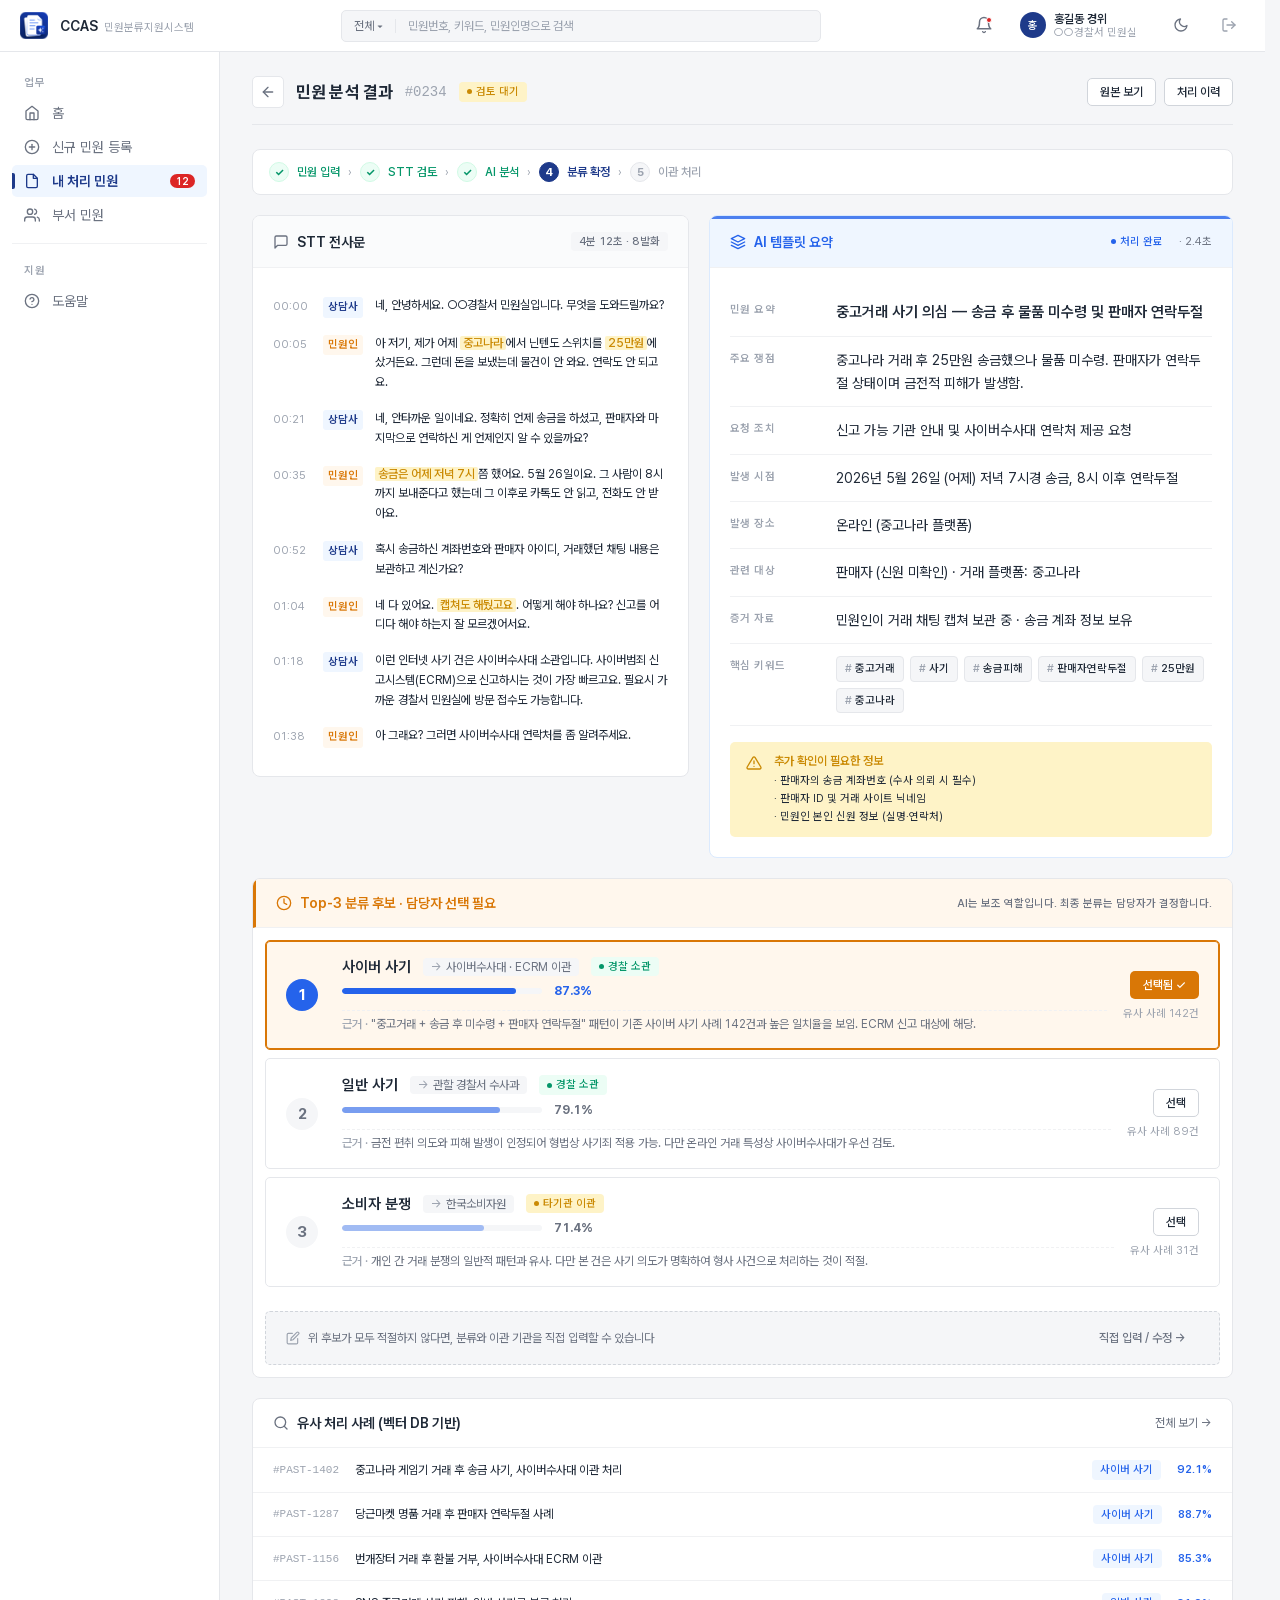
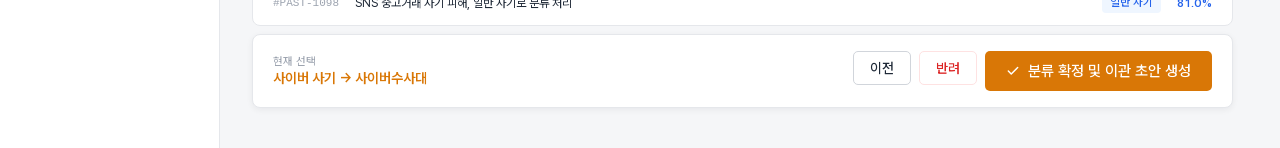
==== analysis.html @ 03a04137 "feat: add README and apply CCAS branding updates" ====
<!DOCTYPE html>
<html lang="ko">
<head>
  <meta charset="UTF-8">
  <meta name="viewport" content="width=device-width, initial-scale=1">
  <title>CCAS - AI 분석 결과</title>
  <link rel="icon" href="images/logo.svg" type="image/svg+xml">
  <link rel="stylesheet" href="style.css">
  <style>
    .analysis-grid {
      display: grid;
      grid-template-columns: 1fr 1.2fr;
      gap: var(--space-5);
      align-items: start;
      margin-bottom: var(--space-5);
    }

    /* ===== 좌측: 원문/STT ===== */
    .source-card {
      background: var(--color-surface);
      border: 1px solid var(--color-border);
      border-radius: var(--radius-lg);
      overflow: hidden;
    }

    .source-card__header {
      display: flex;
      align-items: center;
      justify-content: space-between;
      padding: var(--space-4) var(--space-5);
      border-bottom: 1px solid var(--color-divider);
      background: var(--color-surface-alt);
    }

    .source-card__title {
      display: flex;
      align-items: center;
      gap: var(--space-2);
      font-size: var(--fs-md);
      font-weight: var(--fw-semibold);
    }

    .source-card__body {
      padding: var(--space-5);
      max-height: 520px;
      overflow-y: auto;
    }

    .source-line {
      display: flex;
      gap: var(--space-3);
      padding: var(--space-2) 0;
      font-size: var(--fs-sm);
      line-height: 1.65;
    }

    .source-line__time {
      font-size: var(--fs-xs);
      color: var(--color-text-tertiary);
      font-variant-numeric: tabular-nums;
      flex-shrink: 0;
      padding-top: 2px;
      min-width: 38px;
    }

    .source-line__speaker {
      font-size: var(--fs-xs);
      font-weight: var(--fw-semibold);
      padding: 1px 5px;
      border-radius: 3px;
      flex-shrink: 0;
      align-self: flex-start;
      margin-top: 1px;
    }

    .source-line__speaker--o {
      background: var(--color-primary-subtle);
      color: var(--color-primary);
    }

    .source-line__speaker--c {
      background: var(--color-human-subtle);
      color: var(--color-human);
    }

    .source-line__text {
      flex: 1;
      color: var(--color-text-primary);
    }

    .keyword-hl {
      background: var(--color-warning-light);
      color: var(--color-warning);
      padding: 0 3px;
      border-radius: 2px;
      font-weight: var(--fw-medium);
    }

    /* ===== 우측: AI 요약 ===== */
    .ai-card {
      background: var(--color-surface);
      border: 1px solid var(--color-ai-light);
      border-radius: var(--radius-lg);
      overflow: hidden;
      position: relative;
    }

    .ai-card::before {
      content: '';
      position: absolute;
      top: 0;
      left: 0;
      right: 0;
      height: 3px;
      background: var(--color-ai);
      opacity: 0.8;
    }

    .ai-card__header {
      display: flex;
      align-items: center;
      justify-content: space-between;
      padding: var(--space-4) var(--space-5);
      border-bottom: 1px solid var(--color-divider);
      background: var(--color-ai-subtle);
    }

    .ai-card__title {
      display: flex;
      align-items: center;
      gap: var(--space-2);
      font-size: var(--fs-md);
      font-weight: var(--fw-semibold);
      color: var(--color-ai);
    }

    .ai-card__title-icon {
      width: 16px;
      height: 16px;
    }

    .ai-card__meta {
      font-size: var(--fs-xs);
      color: var(--color-text-secondary);
      display: flex;
      gap: var(--space-2);
      align-items: center;
    }

    .ai-card__body {
      padding: var(--space-5);
    }

    .summary-block {
      padding: var(--space-3) 0;
      display: grid;
      grid-template-columns: 90px 1fr;
      gap: var(--space-4);
      align-items: flex-start;
      border-bottom: 1px solid var(--color-divider);
    }

    .summary-block:last-child { border-bottom: none; }

    .summary-block__label {
      font-size: var(--fs-xs);
      color: var(--color-text-tertiary);
      font-weight: var(--fw-semibold);
      text-transform: uppercase;
      letter-spacing: 0.04em;
      padding-top: 3px;
    }

    .summary-block__value {
      font-size: var(--fs-md);
      color: var(--color-text-primary);
      line-height: 1.6;
    }

    .summary-block__value--strong {
      font-weight: var(--fw-semibold);
      font-size: var(--fs-lg);
    }

    .keywords {
      display: flex;
      flex-wrap: wrap;
      gap: 6px;
    }

    .keyword-chip {
      display: inline-flex;
      align-items: center;
      gap: 3px;
      padding: 3px 8px;
      background: var(--color-bg);
      border: 1px solid var(--color-border);
      border-radius: 4px;
      font-size: var(--fs-xs);
      color: var(--color-text-primary);
      font-weight: var(--fw-medium);
    }

    .keyword-chip::before {
      content: '#';
      color: var(--color-text-tertiary);
    }

    /* 누락 정보 경고 */
    .missing-info {
      margin-top: var(--space-4);
      padding: var(--space-3) var(--space-4);
      background: var(--color-warning-light);
      border-radius: var(--radius-md);
      display: flex;
      gap: var(--space-3);
    }

    .missing-info__icon { color: var(--color-warning); flex-shrink: 0; padding-top: 1px; }

    .missing-info__content { flex: 1; }

    .missing-info__title {
      font-size: var(--fs-sm);
      font-weight: var(--fw-semibold);
      color: var(--color-warning);
      margin-bottom: var(--space-1);
    }

    .missing-info__list {
      font-size: var(--fs-xs);
      color: var(--color-text-primary);
      line-height: 1.6;
    }

    /* ===== Top-N 분류 후보 ===== */
    .candidates-section {
      background: var(--color-surface);
      border: 1px solid var(--color-border);
      border-radius: var(--radius-lg);
      overflow: hidden;
      margin-bottom: var(--space-5);
    }

    .candidates-header {
      display: flex;
      align-items: center;
      justify-content: space-between;
      padding: var(--space-4) var(--space-5);
      border-bottom: 1px solid var(--color-divider);
      background: var(--color-human-subtle);
      border-left: 3px solid var(--color-human);
    }

    .candidates-header__title {
      display: flex;
      align-items: center;
      gap: var(--space-2);
      font-size: var(--fs-md);
      font-weight: var(--fw-semibold);
      color: var(--color-human);
    }

    .candidates-header__title-icon { width: 16px; height: 16px; }

    .candidates-header__hint {
      font-size: var(--fs-xs);
      color: var(--color-text-secondary);
      font-weight: var(--fw-medium);
    }

    .candidates-list {
      padding: var(--space-3);
      display: flex;
      flex-direction: column;
      gap: var(--space-2);
    }

    .candidate {
      display: grid;
      grid-template-columns: 40px 1fr auto;
      gap: var(--space-4);
      padding: var(--space-4) var(--space-5);
      background: var(--color-surface);
      border: 1px solid var(--color-border);
      border-radius: var(--radius-md);
      transition: all 0.15s;
      cursor: pointer;
      align-items: center;
    }

    .candidate:hover {
      border-color: var(--color-human);
      background: var(--color-human-subtle);
    }

    .candidate.is-selected {
      border-color: var(--color-human);
      background: var(--color-human-subtle);
      box-shadow: inset 0 0 0 1px var(--color-human);
    }

    .candidate__rank {
      width: 32px;
      height: 32px;
      border-radius: 50%;
      background: var(--color-bg);
      color: var(--color-text-secondary);
      display: flex;
      align-items: center;
      justify-content: center;
      font-size: var(--fs-lg);
      font-weight: var(--fw-bold);
      font-variant-numeric: tabular-nums;
    }

    .candidate:first-child .candidate__rank {
      background: var(--color-ai);
      color: white;
    }

    .candidate__main {
      display: flex;
      flex-direction: column;
      gap: var(--space-2);
      min-width: 0;
    }

    .candidate__top-row {
      display: flex;
      align-items: center;
      gap: var(--space-3);
      flex-wrap: wrap;
    }

    .candidate__category {
      font-size: var(--fs-lg);
      font-weight: var(--fw-semibold);
      color: var(--color-text-primary);
    }

    .candidate__agency {
      display: inline-flex;
      align-items: center;
      gap: 4px;
      font-size: var(--fs-sm);
      color: var(--color-text-secondary);
      padding: 2px 8px;
      background: var(--color-bg);
      border-radius: 4px;
    }

    .candidate__agency::before {
      content: '→';
      color: var(--color-text-tertiary);
    }

    .candidate__similarity {
      display: flex;
      align-items: center;
      gap: var(--space-3);
    }

    .similarity-bar {
      flex: 1;
      max-width: 200px;
      height: 6px;
      background: var(--color-bg);
      border-radius: 3px;
      overflow: hidden;
    }

    .similarity-bar__fill {
      height: 100%;
      background: var(--color-ai);
      border-radius: 3px;
    }

    /* 2위, 3위는 점진적으로 흐리게 */
    .candidate:nth-child(2) .similarity-bar__fill { opacity: 0.6; }
    .candidate:nth-child(3) .similarity-bar__fill { opacity: 0.4; }

    .similarity-value {
      font-size: var(--fs-sm);
      font-weight: var(--fw-bold);
      color: var(--color-ai);
      font-variant-numeric: tabular-nums;
      min-width: 42px;
    }

    .candidate__reason {
      font-size: var(--fs-sm);
      color: var(--color-text-secondary);
      line-height: 1.5;
      padding-top: var(--space-1);
      border-top: 1px dashed var(--color-divider);
      margin-top: var(--space-1);
    }

    .candidate__reason::before {
      content: '근거 · ';
      color: var(--color-text-tertiary);
      font-weight: var(--fw-medium);
    }

    .candidate__action { display: flex; flex-direction: column; align-items: flex-end; gap: var(--space-2); }

    .candidate__similar-cases {
      font-size: var(--fs-xs);
      color: var(--color-text-tertiary);
    }

    /* 직접 입력 옵션 */
    .manual-option {
      margin: var(--space-3);
      padding: var(--space-3) var(--space-5);
      background: var(--color-bg);
      border: 1px dashed var(--color-border-strong);
      border-radius: var(--radius-md);
      display: flex;
      align-items: center;
      justify-content: space-between;
      gap: var(--space-3);
    }

    .manual-option__text {
      font-size: var(--fs-sm);
      color: var(--color-text-secondary);
      display: flex;
      align-items: center;
      gap: var(--space-2);
    }

    .manual-option__icon { color: var(--color-text-tertiary); }

    /* 유사 사례 */
    .similar-cases-card {
      background: var(--color-surface);
      border: 1px solid var(--color-border);
      border-radius: var(--radius-lg);
      overflow: hidden;
    }

    .similar-cases-card__header {
      padding: var(--space-4) var(--space-5);
      border-bottom: 1px solid var(--color-divider);
      display: flex;
      align-items: center;
      justify-content: space-between;
    }

    .similar-cases-card__title {
      display: flex;
      align-items: center;
      gap: var(--space-2);
      font-size: var(--fs-md);
      font-weight: var(--fw-semibold);
    }

    .similar-case-row {
      display: grid;
      grid-template-columns: auto 1fr auto auto;
      gap: var(--space-4);
      align-items: center;
      padding: var(--space-3) var(--space-5);
      border-bottom: 1px solid var(--color-divider);
      font-size: var(--fs-sm);
      cursor: pointer;
      transition: background 0.1s;
    }

    .similar-case-row:hover { background: var(--color-surface-alt); }
    .similar-case-row:last-child { border-bottom: none; }

    .similar-case-row__id {
      font-family: var(--font-mono);
      font-size: var(--fs-xs);
      color: var(--color-text-tertiary);
      min-width: 60px;
    }

    .similar-case-row__summary {
      color: var(--color-text-primary);
      overflow: hidden;
      text-overflow: ellipsis;
      white-space: nowrap;
    }

    .similar-case-row__sim {
      font-variant-numeric: tabular-nums;
      font-weight: var(--fw-semibold);
      color: var(--color-ai);
      font-size: var(--fs-xs);
    }

    /* 액션 바 */
    .action-bar {
      display: flex;
      justify-content: space-between;
      align-items: center;
      margin-top: var(--space-6);
      padding: var(--space-4) var(--space-5);
      background: var(--color-surface);
      border: 1px solid var(--color-border);
      border-radius: var(--radius-lg);
      position: sticky;
      bottom: var(--space-4);
      box-shadow: var(--shadow-md);
    }

    .action-bar__status {
      display: flex;
      align-items: center;
      gap: var(--space-3);
      font-size: var(--fs-sm);
    }

    .action-bar__selected {
      display: flex;
      flex-direction: column;
      gap: 2px;
    }

    .action-bar__selected-label {
      font-size: var(--fs-xs);
      color: var(--color-text-tertiary);
    }

    .action-bar__selected-value {
      font-size: var(--fs-md);
      font-weight: var(--fw-semibold);
      color: var(--color-human);
    }

    .action-bar__buttons { display: flex; gap: var(--space-2); }
  </style>
</head>
<body>
  <div class="app">

    <!-- ===== Top Bar ===== -->
    <header class="topbar">
      <a class="topbar__brand" href="index.html" aria-label="CCAS 홈으로 이동">
        <div class="topbar__logo"><img src="images/logo.svg" alt="CCAS 로고"></div>
        <div>
          <span class="topbar__title">CCAS</span>
          <span class="topbar__subtitle">민원분류지원시스템</span>
        </div>
      </a>
      <div class="topbar__search">
        <span class="topbar__search-scope">전체 ▾</span>
        <input type="text" placeholder="민원번호, 키워드, 민원인명으로 검색">
      </div>
      <div class="topbar__right">
        <button class="topbar__notification" aria-label="알림">
          <svg width="18" height="18" viewBox="0 0 24 24" fill="none" stroke="currentColor" stroke-width="2" stroke-linecap="round" stroke-linejoin="round"><path d="M6 8a6 6 0 0 1 12 0c0 7 3 9 3 9H3s3-2 3-9"/><path d="M10.3 21a1.94 1.94 0 0 0 3.4 0"/></svg>
          <span class="topbar__notification-dot"></span>
        </button>
        <div class="topbar__user">
          <div class="topbar__avatar">홍</div>
          <div class="topbar__user-info">
            <span class="topbar__user-name">홍길동 경위</span>
            <span class="topbar__user-dept">○○경찰서 민원실</span>
          </div>
        </div>
        <button class="theme-toggle" id="themeToggle" aria-label="테마 전환" title="라이트/다크 모드 전환">
          <svg class="theme-toggle__icon--moon" width="16" height="16" viewBox="0 0 24 24" fill="none" stroke="currentColor" stroke-width="2" stroke-linecap="round" stroke-linejoin="round"><path d="M21 12.79A9 9 0 1 1 11.21 3 7 7 0 0 0 21 12.79z"/></svg>
          <svg class="theme-toggle__icon--sun" width="16" height="16" viewBox="0 0 24 24" fill="none" stroke="currentColor" stroke-width="2" stroke-linecap="round" stroke-linejoin="round"><circle cx="12" cy="12" r="5"/><line x1="12" y1="1" x2="12" y2="3"/><line x1="12" y1="21" x2="12" y2="23"/><line x1="4.22" y1="4.22" x2="5.64" y2="5.64"/><line x1="18.36" y1="18.36" x2="19.78" y2="19.78"/><line x1="1" y1="12" x2="3" y2="12"/><line x1="21" y1="12" x2="23" y2="12"/><line x1="4.22" y1="19.78" x2="5.64" y2="18.36"/><line x1="18.36" y1="5.64" x2="19.78" y2="4.22"/></svg>
        </button>
        <button class="topbar__logout" aria-label="로그아웃">
          <svg width="16" height="16" viewBox="0 0 24 24" fill="none" stroke="currentColor" stroke-width="2" stroke-linecap="round" stroke-linejoin="round"><path d="M9 21H5a2 2 0 0 1-2-2V5a2 2 0 0 1 2-2h4"/><polyline points="16 17 21 12 16 7"/><line x1="21" y1="12" x2="9" y2="12"/></svg>
        </button>
      </div>
    </header>

    <!-- ===== Sidebar ===== -->
    <aside class="sidebar">
      <div class="sidebar__section-title">업무</div>
      <nav class="sidebar__menu">
        <a class="sidebar__item" href="index.html">
          <span class="sidebar__icon"><svg width="16" height="16" viewBox="0 0 24 24" fill="none" stroke="currentColor" stroke-width="2" stroke-linecap="round" stroke-linejoin="round"><path d="m3 9 9-7 9 7v11a2 2 0 0 1-2 2H5a2 2 0 0 1-2-2z"/><polyline points="9 22 9 12 15 12 15 22"/></svg></span>
          홈
        </a>
        <a class="sidebar__item" href="upload.html">
          <span class="sidebar__icon"><svg width="16" height="16" viewBox="0 0 24 24" fill="none" stroke="currentColor" stroke-width="2" stroke-linecap="round" stroke-linejoin="round"><circle cx="12" cy="12" r="10"/><line x1="12" y1="8" x2="12" y2="16"/><line x1="8" y1="12" x2="16" y2="12"/></svg></span>
          신규 민원 등록
        </a>
        <a class="sidebar__item is-active">
          <span class="sidebar__icon"><svg width="16" height="16" viewBox="0 0 24 24" fill="none" stroke="currentColor" stroke-width="2" stroke-linecap="round" stroke-linejoin="round"><path d="M14 2H6a2 2 0 0 0-2 2v16a2 2 0 0 0 2 2h12a2 2 0 0 0 2-2V8z"/><polyline points="14 2 14 8 20 8"/></svg></span>
          내 처리 민원
          <span class="sidebar__badge">12</span>
        </a>
        <a class="sidebar__item">
          <span class="sidebar__icon"><svg width="16" height="16" viewBox="0 0 24 24" fill="none" stroke="currentColor" stroke-width="2" stroke-linecap="round" stroke-linejoin="round"><path d="M17 21v-2a4 4 0 0 0-4-4H5a4 4 0 0 0-4 4v2"/><circle cx="9" cy="7" r="4"/><path d="M23 21v-2a4 4 0 0 0-3-3.87"/><path d="M16 3.13a4 4 0 0 1 0 7.75"/></svg></span>
          부서 민원
        </a>
      </nav>
      <div class="sidebar__divider"></div>
      <div class="sidebar__section-title">지원</div>
      <nav class="sidebar__menu">
        <a class="sidebar__item">
          <span class="sidebar__icon"><svg width="16" height="16" viewBox="0 0 24 24" fill="none" stroke="currentColor" stroke-width="2" stroke-linecap="round" stroke-linejoin="round"><circle cx="12" cy="12" r="10"/><path d="M9.09 9a3 3 0 0 1 5.83 1c0 2-3 3-3 3"/><line x1="12" y1="17" x2="12.01" y2="17"/></svg></span>
          도움말
        </a>
      </nav>
    </aside>

    <!-- ===== Main ===== -->
    <main class="main">

      <!-- Page Header -->
      <div class="page-header">
        <div class="page-header__left">
          <button class="page-header__back" onclick="location.href='index.html'" aria-label="뒤로">
            <svg width="16" height="16" viewBox="0 0 24 24" fill="none" stroke="currentColor" stroke-width="2" stroke-linecap="round" stroke-linejoin="round"><line x1="19" y1="12" x2="5" y2="12"/><polyline points="12 19 5 12 12 5"/></svg>
          </button>
          <h1 class="page-header__title">민원 분석 결과</h1>
          <span class="page-header__case-id">#0234</span>
          <span class="badge badge--warning badge--dot">검토 대기</span>
        </div>
        <div class="page-header__actions">
          <button class="btn btn--secondary btn--sm">원본 보기</button>
          <button class="btn btn--secondary btn--sm">처리 이력</button>
        </div>
      </div>

      <!-- Stepper -->
      <div class="stepper">
        <div class="stepper__step is-done">
          <span class="stepper__num">✓</span>
          <span>민원 입력</span>
        </div>
        <span class="stepper__arrow">›</span>
        <div class="stepper__step is-done">
          <span class="stepper__num">✓</span>
          <span>STT 검토</span>
        </div>
        <span class="stepper__arrow">›</span>
        <div class="stepper__step is-done">
          <span class="stepper__num">✓</span>
          <span>AI 분석</span>
        </div>
        <span class="stepper__arrow">›</span>
        <div class="stepper__step is-current">
          <span class="stepper__num">4</span>
          <span>분류 확정</span>
        </div>
        <span class="stepper__arrow">›</span>
        <div class="stepper__step">
          <span class="stepper__num">5</span>
          <span>이관 처리</span>
        </div>
      </div>

      <!-- 분석 결과 그리드 -->
      <div class="analysis-grid">

        <!-- 좌측: 원문 STT -->
        <section class="source-card">
          <div class="source-card__header">
            <div class="source-card__title">
              <svg width="16" height="16" viewBox="0 0 24 24" fill="none" stroke="currentColor" stroke-width="2" stroke-linecap="round" stroke-linejoin="round" style="color: var(--color-text-secondary);"><path d="M21 15a2 2 0 0 1-2 2H7l-4 4V5a2 2 0 0 1 2-2h14a2 2 0 0 1 2 2z"/></svg>
              STT 전사문
            </div>
            <span class="badge badge--neutral">4분 12초 · 8발화</span>
          </div>
          <div class="source-card__body">
            <div class="source-line">
              <span class="source-line__time">00:00</span>
              <span class="source-line__speaker source-line__speaker--o">상담사</span>
              <span class="source-line__text">네, 안녕하세요. ○○경찰서 민원실입니다. 무엇을 도와드릴까요?</span>
            </div>
            <div class="source-line">
              <span class="source-line__time">00:05</span>
              <span class="source-line__speaker source-line__speaker--c">민원인</span>
              <span class="source-line__text">아 저기, 제가 어제 <span class="keyword-hl">중고나라</span>에서 닌텐도 스위치를 <span class="keyword-hl">25만원</span>에 샀거든요. 그런데 돈을 보냈는데 물건이 안 와요. 연락도 안 되고요.</span>
            </div>
            <div class="source-line">
              <span class="source-line__time">00:21</span>
              <span class="source-line__speaker source-line__speaker--o">상담사</span>
              <span class="source-line__text">네, 안타까운 일이네요. 정확히 언제 송금을 하셨고, 판매자와 마지막으로 연락하신 게 언제인지 알 수 있을까요?</span>
            </div>
            <div class="source-line">
              <span class="source-line__time">00:35</span>
              <span class="source-line__speaker source-line__speaker--c">민원인</span>
              <span class="source-line__text"><span class="keyword-hl">송금은 어제 저녁 7시</span>쯤 했어요. 5월 26일이요. 그 사람이 8시까지 보내준다고 했는데 그 이후로 카톡도 안 읽고, 전화도 안 받아요.</span>
            </div>
            <div class="source-line">
              <span class="source-line__time">00:52</span>
              <span class="source-line__speaker source-line__speaker--o">상담사</span>
              <span class="source-line__text">혹시 송금하신 계좌번호와 판매자 아이디, 거래했던 채팅 내용은 보관하고 계신가요?</span>
            </div>
            <div class="source-line">
              <span class="source-line__time">01:04</span>
              <span class="source-line__speaker source-line__speaker--c">민원인</span>
              <span class="source-line__text">네 다 있어요. <span class="keyword-hl">캡쳐도 해뒀고요</span>. 어떻게 해야 하나요? 신고를 어디다 해야 하는지 잘 모르겠어서요.</span>
            </div>
            <div class="source-line">
              <span class="source-line__time">01:18</span>
              <span class="source-line__speaker source-line__speaker--o">상담사</span>
              <span class="source-line__text">이런 인터넷 사기 건은 사이버수사대 소관입니다. 사이버범죄 신고시스템(ECRM)으로 신고하시는 것이 가장 빠르고요. 필요시 가까운 경찰서 민원실에 방문 접수도 가능합니다.</span>
            </div>
            <div class="source-line">
              <span class="source-line__time">01:38</span>
              <span class="source-line__speaker source-line__speaker--c">민원인</span>
              <span class="source-line__text">아 그래요? 그러면 사이버수사대 연락처를 좀 알려주세요.</span>
            </div>
          </div>
        </section>

        <!-- 우측: AI 요약 -->
        <section class="ai-card">
          <div class="ai-card__header">
            <div class="ai-card__title">
              <svg class="ai-card__title-icon" viewBox="0 0 24 24" fill="none" stroke="currentColor" stroke-width="2" stroke-linecap="round" stroke-linejoin="round"><path d="M12 2L2 7l10 5 10-5-10-5z"/><path d="M2 17l10 5 10-5"/><path d="M2 12l10 5 10-5"/></svg>
              AI 템플릿 요약
            </div>
            <div class="ai-card__meta">
              <span class="badge badge--ai badge--dot">처리 완료</span>
              <span>· 2.4초</span>
            </div>
          </div>
          <div class="ai-card__body">

            <div class="summary-block">
              <div class="summary-block__label">민원 요약</div>
              <div class="summary-block__value summary-block__value--strong">중고거래 사기 의심 — 송금 후 물품 미수령 및 판매자 연락두절</div>
            </div>

            <div class="summary-block">
              <div class="summary-block__label">주요 쟁점</div>
              <div class="summary-block__value">중고나라 거래 후 25만원 송금했으나 물품 미수령. 판매자가 연락두절 상태이며 금전적 피해가 발생함.</div>
            </div>

            <div class="summary-block">
              <div class="summary-block__label">요청 조치</div>
              <div class="summary-block__value">신고 가능 기관 안내 및 사이버수사대 연락처 제공 요청</div>
            </div>

            <div class="summary-block">
              <div class="summary-block__label">발생 시점</div>
              <div class="summary-block__value">2026년 5월 26일 (어제) 저녁 7시경 송금, 8시 이후 연락두절</div>
            </div>

            <div class="summary-block">
              <div class="summary-block__label">발생 장소</div>
              <div class="summary-block__value">온라인 (중고나라 플랫폼)</div>
            </div>

            <div class="summary-block">
              <div class="summary-block__label">관련 대상</div>
              <div class="summary-block__value">판매자 (신원 미확인) · 거래 플랫폼: 중고나라</div>
            </div>

            <div class="summary-block">
              <div class="summary-block__label">증거 자료</div>
              <div class="summary-block__value">민원인이 거래 채팅 캡쳐 보관 중 · 송금 계좌 정보 보유</div>
            </div>

            <div class="summary-block">
              <div class="summary-block__label">핵심 키워드</div>
              <div class="summary-block__value">
                <div class="keywords">
                  <span class="keyword-chip">중고거래</span>
                  <span class="keyword-chip">사기</span>
                  <span class="keyword-chip">송금피해</span>
                  <span class="keyword-chip">판매자연락두절</span>
                  <span class="keyword-chip">25만원</span>
                  <span class="keyword-chip">중고나라</span>
                </div>
              </div>
            </div>

            <div class="missing-info">
              <div class="missing-info__icon">
                <svg width="16" height="16" viewBox="0 0 24 24" fill="none" stroke="currentColor" stroke-width="2" stroke-linecap="round" stroke-linejoin="round"><path d="M10.29 3.86L1.82 18a2 2 0 0 0 1.71 3h16.94a2 2 0 0 0 1.71-3L13.71 3.86a2 2 0 0 0-3.42 0z"/><line x1="12" y1="9" x2="12" y2="13"/><line x1="12" y1="17" x2="12.01" y2="17"/></svg>
              </div>
              <div class="missing-info__content">
                <div class="missing-info__title">추가 확인이 필요한 정보</div>
                <div class="missing-info__list">
                  · 판매자의 송금 계좌번호 (수사 의뢰 시 필수)<br>
                  · 판매자 ID 및 거래 사이트 닉네임<br>
                  · 민원인 본인 신원 정보 (실명·연락처)
                </div>
              </div>
            </div>

          </div>
        </section>
      </div>

      <!-- ===== Top-N 분류 후보 ===== -->
      <section class="candidates-section">
        <div class="candidates-header">
          <div class="candidates-header__title">
            <svg class="candidates-header__title-icon" viewBox="0 0 24 24" fill="none" stroke="currentColor" stroke-width="2" stroke-linecap="round" stroke-linejoin="round"><circle cx="12" cy="12" r="10"/><polyline points="12 6 12 12 16 14"/></svg>
            Top-3 분류 후보 · 담당자 선택 필요
          </div>
          <span class="candidates-header__hint">AI는 보조 역할입니다. 최종 분류는 담당자가 결정합니다.</span>
        </div>

        <div class="candidates-list">

          <!-- Candidate 1 -->
          <div class="candidate is-selected" onclick="selectCandidate(this, '사이버 사기', '사이버수사대')">
            <div class="candidate__rank">1</div>
            <div class="candidate__main">
              <div class="candidate__top-row">
                <span class="candidate__category">사이버 사기</span>
                <span class="candidate__agency">사이버수사대 · ECRM 이관</span>
                <span class="badge badge--success badge--dot">경찰 소관</span>
              </div>
              <div class="candidate__similarity">
                <div class="similarity-bar"><div class="similarity-bar__fill" style="width: 87%;"></div></div>
                <span class="similarity-value">87.3%</span>
              </div>
              <div class="candidate__reason">
                "중고거래 + 송금 후 미수령 + 판매자 연락두절" 패턴이 기존 사이버 사기 사례 142건과 높은 일치율을 보임. ECRM 신고 대상에 해당.
              </div>
            </div>
            <div class="candidate__action">
              <button class="btn btn--human btn--sm">선택됨 ✓</button>
              <span class="candidate__similar-cases">유사 사례 142건</span>
            </div>
          </div>

          <!-- Candidate 2 -->
          <div class="candidate" onclick="selectCandidate(this, '일반 사기', '수사과')">
            <div class="candidate__rank">2</div>
            <div class="candidate__main">
              <div class="candidate__top-row">
                <span class="candidate__category">일반 사기</span>
                <span class="candidate__agency">관할 경찰서 수사과</span>
                <span class="badge badge--success badge--dot">경찰 소관</span>
              </div>
              <div class="candidate__similarity">
                <div class="similarity-bar"><div class="similarity-bar__fill" style="width: 79%;"></div></div>
                <span class="similarity-value" style="color: var(--color-text-secondary);">79.1%</span>
              </div>
              <div class="candidate__reason">
                금전 편취 의도와 피해 발생이 인정되어 형법상 사기죄 적용 가능. 다만 온라인 거래 특성상 사이버수사대가 우선 검토.
              </div>
            </div>
            <div class="candidate__action">
              <button class="btn btn--secondary btn--sm">선택</button>
              <span class="candidate__similar-cases">유사 사례 89건</span>
            </div>
          </div>

          <!-- Candidate 3 -->
          <div class="candidate" onclick="selectCandidate(this, '소비자 분쟁', '한국소비자원')">
            <div class="candidate__rank">3</div>
            <div class="candidate__main">
              <div class="candidate__top-row">
                <span class="candidate__category">소비자 분쟁</span>
                <span class="candidate__agency">한국소비자원</span>
                <span class="badge badge--warning badge--dot">타기관 이관</span>
              </div>
              <div class="candidate__similarity">
                <div class="similarity-bar"><div class="similarity-bar__fill" style="width: 71%;"></div></div>
                <span class="similarity-value" style="color: var(--color-text-secondary);">71.4%</span>
              </div>
              <div class="candidate__reason">
                개인 간 거래 분쟁의 일반적 패턴과 유사. 다만 본 건은 사기 의도가 명확하여 형사 사건으로 처리하는 것이 적절.
              </div>
            </div>
            <div class="candidate__action">
              <button class="btn btn--secondary btn--sm">선택</button>
              <span class="candidate__similar-cases">유사 사례 31건</span>
            </div>
          </div>

        </div>

        <div class="manual-option">
          <div class="manual-option__text">
            <svg class="manual-option__icon" width="14" height="14" viewBox="0 0 24 24" fill="none" stroke="currentColor" stroke-width="2" stroke-linecap="round" stroke-linejoin="round"><path d="M11 4H4a2 2 0 0 0-2 2v14a2 2 0 0 0 2 2h14a2 2 0 0 0 2-2v-7"/><path d="M18.5 2.5a2.121 2.121 0 0 1 3 3L12 15l-4 1 1-4 9.5-9.5z"/></svg>
            <span>위 후보가 모두 적절하지 않다면, 분류와 이관 기관을 직접 입력할 수 있습니다</span>
          </div>
          <button class="btn btn--ghost btn--sm">직접 입력 / 수정 →</button>
        </div>
      </section>

      <!-- 유사 사례 -->
      <section class="similar-cases-card">
        <div class="similar-cases-card__header">
          <div class="similar-cases-card__title">
            <svg width="16" height="16" viewBox="0 0 24 24" fill="none" stroke="currentColor" stroke-width="2" stroke-linecap="round" stroke-linejoin="round" style="color: var(--color-text-secondary);"><circle cx="11" cy="11" r="8"/><line x1="21" y1="21" x2="16.65" y2="16.65"/></svg>
            유사 처리 사례 (벡터 DB 기반)
          </div>
          <span class="card__action">전체 보기 →</span>
        </div>
        <div class="similar-case-row">
          <span class="similar-case-row__id">#PAST-1402</span>
          <span class="similar-case-row__summary">중고나라 게임기 거래 후 송금 사기, 사이버수사대 이관 처리</span>
          <span class="badge badge--ai">사이버 사기</span>
          <span class="similar-case-row__sim">92.1%</span>
        </div>
        <div class="similar-case-row">
          <span class="similar-case-row__id">#PAST-1287</span>
          <span class="similar-case-row__summary">당근마켓 명품 거래 후 판매자 연락두절 사례</span>
          <span class="badge badge--ai">사이버 사기</span>
          <span class="similar-case-row__sim">88.7%</span>
        </div>
        <div class="similar-case-row">
          <span class="similar-case-row__id">#PAST-1156</span>
          <span class="similar-case-row__summary">번개장터 거래 후 환불 거부, 사이버수사대 ECRM 이관</span>
          <span class="badge badge--ai">사이버 사기</span>
          <span class="similar-case-row__sim">85.3%</span>
        </div>
        <div class="similar-case-row">
          <span class="similar-case-row__id">#PAST-1098</span>
          <span class="similar-case-row__summary">SNS 중고거래 사기 피해, 일반 사기로 분류 처리</span>
          <span class="badge badge--ai">일반 사기</span>
          <span class="similar-case-row__sim">81.0%</span>
        </div>
      </section>

      <!-- ===== Action Bar (Sticky) ===== -->
      <div class="action-bar">
        <div class="action-bar__status">
          <div class="action-bar__selected">
            <span class="action-bar__selected-label">현재 선택</span>
            <span class="action-bar__selected-value" id="selectedDisplay">사이버 사기 → 사이버수사대</span>
          </div>
        </div>
        <div class="action-bar__buttons">
          <button class="btn btn--secondary" onclick="location.href='stt-review.html'">이전</button>
          <button class="btn btn--danger">반려</button>
          <button class="btn btn--human btn--lg">
            <svg width="14" height="14" viewBox="0 0 24 24" fill="none" stroke="currentColor" stroke-width="2.5" stroke-linecap="round" stroke-linejoin="round"><polyline points="20 6 9 17 4 12"/></svg>
            분류 확정 및 이관 초안 생성
          </button>
        </div>
      </div>

    </main>
  </div>

  <script>
    // 테마 초기화 (페이지 로드 직후 즉시 적용)
    (function() {
      const saved = localStorage.getItem('ccas-theme') || 'light';
      document.documentElement.setAttribute('data-theme', saved);
    })();

    // 테마 토글
    document.getElementById('themeToggle').addEventListener('click', function() {
      const current = document.documentElement.getAttribute('data-theme');
      const next = current === 'dark' ? 'light' : 'dark';
      document.documentElement.setAttribute('data-theme', next);
      localStorage.setItem('ccas-theme', next);
    });

    // 후보 선택
    function selectCandidate(el, category, agency) {
      document.querySelectorAll('.candidate').forEach(c => {
        c.classList.remove('is-selected');
        const btn = c.querySelector('.candidate__action button');
        btn.className = 'btn btn--secondary btn--sm';
        btn.textContent = '선택';
      });
      el.classList.add('is-selected');
      const btn = el.querySelector('.candidate__action button');
      btn.className = 'btn btn--human btn--sm';
      btn.textContent = '선택됨 ✓';
      document.getElementById('selectedDisplay').textContent = category + ' → ' + agency;
    }
  </script>
</body>
</html>
---- style.css ----
/* ===========================================
   CCAS - 민원분류지원시스템
   공통 스타일시트
   =========================================== */

/* Pretendard 가변 폰트 — 로컬 파일 내장 (외부 로딩 없음)
   같은 폴더의 fonts/PretendardVariable.woff2 를 참조 */
@font-face {
  font-family: 'Pretendard Variable';
  font-weight: 45 920;
  font-style: normal;
  font-display: block;
  src: url('./fonts/PretendardVariable.woff2') format('woff2-variations'),
       url('./fonts/PretendardVariable.woff2') format('woff2');
}

:root {
  /* ----- 컬러: 배경/표면 ----- */
  --color-bg: #F5F6F8;
  --color-surface: #FFFFFF;
  --color-surface-alt: #FAFBFC;
  --color-border: #E5E7EB;
  --color-border-strong: #D1D5DB;
  --color-divider: #F0F1F3;

  /* ----- 컬러: 텍스트 ----- */
  --color-text-primary: #1F2937;
  --color-text-secondary: #6B7280;
  --color-text-tertiary: #9CA3AF;
  --color-text-on-primary: #FFFFFF;

  /* ----- 브랜드 컬러 ----- */
  --color-primary: #1E3A8A;
  --color-primary-hover: #1E40AF;
  --color-primary-light: #DBEAFE;
  --color-primary-subtle: #EFF6FF;

  /* ----- 의미 컬러 (플로우 다이어그램과 동일 체계) ----- */
  --color-ai: #2563EB;
  --color-ai-light: #DBEAFE;
  --color-ai-subtle: #EFF6FF;

  --color-human: #D97706;
  --color-human-light: #FED7AA;
  --color-human-subtle: #FFF7ED;

  --color-success: #059669;
  --color-success-light: #D1FAE5;
  --color-success-subtle: #ECFDF5;

  --color-danger: #DC2626;
  --color-danger-light: #FEE2E2;
  --color-danger-subtle: #FEF2F2;

  --color-warning: #CA8A04;
  --color-warning-light: #FEF3C7;

  /* ----- 타이포그래피 ----- */
  /* Pretendard 로컬 내장 + 시스템 폰트 fallback */
  --font-sans: 'Pretendard Variable', -apple-system, BlinkMacSystemFont, 'Apple SD Gothic Neo', 'Malgun Gothic', '맑은 고딕', 'Segoe UI', Roboto, sans-serif;
  --font-mono: 'SF Mono', Monaco, 'Cascadia Mono', 'Roboto Mono', Consolas, monospace;

  --fs-xs: 11px;
  --fs-sm: 12px;
  --fs-base: 13px;
  --fs-md: 14px;
  --fs-lg: 15px;
  --fs-xl: 17px;
  --fs-2xl: 20px;
  --fs-3xl: 24px;

  --fw-regular: 400;
  --fw-medium: 500;
  --fw-semibold: 600;
  --fw-bold: 700;

  /* ----- 레이아웃 ----- */
  --topbar-height: 52px;
  --sidebar-width: 220px;

  --radius-sm: 3px;
  --radius-md: 5px;
  --radius-lg: 8px;

  --shadow-sm: 0 1px 2px rgba(15, 23, 42, 0.04);
  --shadow-md: 0 2px 6px rgba(15, 23, 42, 0.06);
  --shadow-lg: 0 8px 24px rgba(15, 23, 42, 0.08);

  --space-1: 4px;
  --space-2: 8px;
  --space-3: 12px;
  --space-4: 16px;
  --space-5: 20px;
  --space-6: 24px;
  --space-8: 32px;
  --space-10: 40px;
}

/* ===========================================
   Dark Mode Overrides
   =========================================== */
[data-theme="dark"] {
  --color-bg: #0F172A;
  --color-surface: #1E293B;
  --color-surface-alt: #172033;
  --color-border: #334155;
  --color-border-strong: #475569;
  --color-divider: #293548;

  --color-text-primary: #F1F5F9;
  --color-text-secondary: #94A3B8;
  --color-text-tertiary: #64748B;

  --color-primary: #60A5FA;
  --color-primary-hover: #93C5FD;
  --color-primary-light: #1E3A8A;
  --color-primary-subtle: #1E2A4A;

  --color-ai: #60A5FA;
  --color-ai-light: #1E3A8A;
  --color-ai-subtle: #1A2541;

  --color-human: #FBBF24;
  --color-human-light: #78350F;
  --color-human-subtle: #2A1F0E;

  --color-success: #34D399;
  --color-success-light: #064E3B;
  --color-success-subtle: #0F2A20;

  --color-danger: #F87171;
  --color-danger-light: #7F1D1D;
  --color-danger-subtle: #2A1414;

  --color-warning: #FBBF24;
  --color-warning-light: #2A1F0E;

  --shadow-sm: 0 1px 2px rgba(0, 0, 0, 0.3);
  --shadow-md: 0 2px 6px rgba(0, 0, 0, 0.35);
  --shadow-lg: 0 8px 24px rgba(0, 0, 0, 0.45);
}

/* ===========================================
   Reset & Base
   =========================================== */
* { box-sizing: border-box; margin: 0; padding: 0; }

html {
  /* 페이지 이동 시 스크롤바 등장으로 인한 레이아웃 흔들림 방지 */
  overflow-y: scroll;
  /* 모던 브라우저: 스크롤바 공간 항상 예약 */
  scrollbar-gutter: stable;
}

html, body {
  height: 100%;
  font-family: var(--font-sans);
  font-size: var(--fs-base);
  color: var(--color-text-primary);
  background: var(--color-bg);
  -webkit-font-smoothing: antialiased;
  -moz-osx-font-smoothing: grayscale;
  font-feature-settings: 'tnum' 1, 'ss03' 1;
  /* 테마 전환 시 부드러운 색상 변화 */
  transition: background-color 0.2s, color 0.2s;
}

button { font-family: inherit; cursor: pointer; border: none; background: none; color: inherit; }
a { color: inherit; text-decoration: none; }
ul, ol { list-style: none; }
input, textarea, select { font-family: inherit; font-size: inherit; }

/* ===========================================
   App Layout
   =========================================== */
.app {
  display: grid;
  grid-template-columns: var(--sidebar-width) 1fr;
  grid-template-rows: var(--topbar-height) 1fr;
  grid-template-areas:
    "topbar topbar"
    "sidebar main";
  min-height: 100vh;
}

/* ===========================================
   Top Bar
   =========================================== */
.topbar {
  grid-area: topbar;
  display: flex;
  align-items: center;
  justify-content: space-between;
  background: var(--color-surface);
  border-bottom: 1px solid var(--color-border);
  padding: 0 var(--space-5);
  z-index: 10;
}

.topbar__brand {
  display: flex;
  align-items: center;
  gap: var(--space-3);
}

.topbar__logo {
  width: 28px;
  height: 28px;
  border-radius: var(--radius-sm);
  display: flex;
  align-items: center;
  justify-content: center;
  flex-shrink: 0;
  overflow: hidden;
}

.topbar__logo img {
  width: 100%;
  height: 100%;
  object-fit: contain;
  display: block;
}

.topbar__title {
  font-size: var(--fs-md);
  font-weight: var(--fw-semibold);
  color: var(--color-text-primary);
  letter-spacing: -0.01em;
}

.topbar__subtitle {
  font-size: var(--fs-xs);
  color: var(--color-text-tertiary);
  margin-left: var(--space-1);
}

.topbar__search {
  flex: 1;
  max-width: 480px;
  margin: 0 var(--space-8);
  display: flex;
  align-items: center;
  background: var(--color-bg);
  border: 1px solid var(--color-border);
  border-radius: var(--radius-md);
  padding: 0 var(--space-3);
  height: 32px;
  transition: border-color 0.15s;
}

.topbar__search:focus-within {
  border-color: var(--color-primary);
  background: var(--color-surface);
}

.topbar__search-scope {
  font-size: var(--fs-sm);
  color: var(--color-text-secondary);
  padding-right: var(--space-3);
  border-right: 1px solid var(--color-border);
  margin-right: var(--space-3);
  cursor: pointer;
  white-space: nowrap;
}

.topbar__search input {
  flex: 1;
  border: none;
  background: transparent;
  outline: none;
  font-size: var(--fs-sm);
  color: var(--color-text-primary);
}

.topbar__search input::placeholder {
  color: var(--color-text-tertiary);
}

.topbar__right {
  display: flex;
  align-items: center;
  gap: var(--space-4);
}

.topbar__notification {
  position: relative;
  width: 32px;
  height: 32px;
  border-radius: var(--radius-md);
  display: flex;
  align-items: center;
  justify-content: center;
  color: var(--color-text-secondary);
  transition: background 0.15s;
}

.topbar__notification:hover {
  background: var(--color-bg);
}

.topbar__notification-dot {
  position: absolute;
  top: 8px;
  right: 8px;
  width: 6px;
  height: 6px;
  background: var(--color-danger);
  border-radius: 50%;
  border: 1.5px solid var(--color-surface);
}

.topbar__user {
  display: flex;
  align-items: center;
  gap: var(--space-2);
  padding: 4px var(--space-3) 4px 4px;
  border-radius: var(--radius-md);
  cursor: pointer;
  transition: background 0.15s;
}

.topbar__user:hover { background: var(--color-bg); }

.topbar__avatar {
  width: 26px;
  height: 26px;
  border-radius: 50%;
  background: var(--color-primary);
  color: white;
  font-size: var(--fs-xs);
  font-weight: var(--fw-semibold);
  display: flex;
  align-items: center;
  justify-content: center;
}

.topbar__user-info {
  display: flex;
  flex-direction: column;
  line-height: 1.2;
}

.topbar__user-name {
  font-size: var(--fs-sm);
  font-weight: var(--fw-semibold);
  color: var(--color-text-primary);
}

.topbar__user-dept {
  font-size: var(--fs-xs);
  color: var(--color-text-tertiary);
}

.topbar__logout {
  width: 32px;
  height: 32px;
  border-radius: var(--radius-md);
  display: flex;
  align-items: center;
  justify-content: center;
  color: var(--color-text-tertiary);
  transition: background 0.15s, color 0.15s;
}

.topbar__logout:hover {
  background: var(--color-bg);
  color: var(--color-text-secondary);
}

/* 테마 토글 버튼 */
.theme-toggle {
  width: 32px;
  height: 32px;
  border-radius: var(--radius-md);
  display: flex;
  align-items: center;
  justify-content: center;
  color: var(--color-text-secondary);
  transition: background 0.15s, color 0.15s;
  cursor: pointer;
}

.theme-toggle:hover {
  background: var(--color-bg);
  color: var(--color-text-primary);
}

.theme-toggle__icon--moon { display: block; }
.theme-toggle__icon--sun { display: none; }

[data-theme="dark"] .theme-toggle__icon--moon { display: none; }
[data-theme="dark"] .theme-toggle__icon--sun { display: block; }

/* ===========================================
   Sidebar
   =========================================== */
.sidebar {
  grid-area: sidebar;
  background: var(--color-surface);
  border-right: 1px solid var(--color-border);
  padding: var(--space-4) var(--space-3);
  overflow-y: auto;
}

.sidebar__section-title {
  font-size: var(--fs-xs);
  font-weight: var(--fw-semibold);
  color: var(--color-text-tertiary);
  text-transform: uppercase;
  letter-spacing: 0.06em;
  padding: var(--space-2) var(--space-3);
  margin-top: var(--space-2);
}

.sidebar__section-title:first-child {
  margin-top: 0;
}

.sidebar__menu {
  display: flex;
  flex-direction: column;
  gap: 2px;
}

.sidebar__item {
  display: flex;
  align-items: center;
  gap: var(--space-3);
  padding: var(--space-2) var(--space-3);
  border-radius: var(--radius-md);
  font-size: var(--fs-md);
  color: var(--color-text-secondary);
  cursor: pointer;
  transition: background 0.12s, color 0.12s;
  position: relative;
}

.sidebar__item:hover {
  background: var(--color-bg);
  color: var(--color-text-primary);
}

.sidebar__item.is-active {
  background: var(--color-primary-subtle);
  color: var(--color-primary);
  font-weight: var(--fw-semibold);
}

.sidebar__item.is-active::before {
  content: '';
  position: absolute;
  left: 0;
  top: 8px;
  bottom: 8px;
  width: 3px;
  background: var(--color-primary);
  border-radius: 0 2px 2px 0;
}

.sidebar__icon {
  width: 16px;
  height: 16px;
  flex-shrink: 0;
  display: flex;
  align-items: center;
  justify-content: center;
}

.sidebar__badge {
  margin-left: auto;
  background: var(--color-danger);
  color: white;
  font-size: 10px;
  font-weight: var(--fw-semibold);
  padding: 1px 6px;
  border-radius: 8px;
  min-width: 18px;
  text-align: center;
}

.sidebar__divider {
  height: 1px;
  background: var(--color-divider);
  margin: var(--space-3) 0;
}

/* ===========================================
   Main Area
   =========================================== */
.main {
  grid-area: main;
  overflow-y: auto;
  padding: var(--space-6) var(--space-8);
}

.main__header {
  display: flex;
  align-items: flex-end;
  justify-content: space-between;
  margin-bottom: var(--space-6);
  padding-bottom: var(--space-5);
  border-bottom: 1px solid var(--color-border);
}

.main__title-group { display: flex; flex-direction: column; gap: var(--space-2); }

.main__greeting {
  font-size: var(--fs-2xl);
  font-weight: var(--fw-bold);
  color: var(--color-text-primary);
  letter-spacing: -0.02em;
}

.main__greeting strong {
  color: var(--color-primary);
}

.main__meta {
  font-size: var(--fs-md);
  color: var(--color-text-secondary);
  display: flex;
  align-items: center;
  gap: var(--space-3);
}

.main__meta-divider {
  width: 1px;
  height: 12px;
  background: var(--color-border);
}

.main__meta-highlight {
  color: var(--color-danger);
  font-weight: var(--fw-semibold);
}

/* ===========================================
   Buttons
   =========================================== */
.btn {
  display: inline-flex;
  align-items: center;
  justify-content: center;
  gap: var(--space-2);
  padding: 0 var(--space-4);
  height: 34px;
  border-radius: var(--radius-md);
  font-size: var(--fs-md);
  font-weight: var(--fw-medium);
  cursor: pointer;
  transition: all 0.15s;
  white-space: nowrap;
  border: 1px solid transparent;
}

.btn--primary {
  background: var(--color-primary);
  color: white;
}
.btn--primary:hover { background: var(--color-primary-hover); }

.btn--secondary {
  background: var(--color-surface);
  color: var(--color-text-primary);
  border-color: var(--color-border-strong);
}
.btn--secondary:hover { background: var(--color-bg); border-color: var(--color-text-tertiary); }

.btn--human {
  background: var(--color-human);
  color: white;
}
.btn--human:hover { background: #B45309; }

.btn--ghost {
  color: var(--color-text-secondary);
}
.btn--ghost:hover { background: var(--color-bg); color: var(--color-text-primary); }

.btn--danger {
  background: var(--color-surface);
  color: var(--color-danger);
  border-color: var(--color-danger-light);
}
.btn--danger:hover { background: var(--color-danger-subtle); }

.btn--lg { height: 40px; padding: 0 var(--space-5); font-size: var(--fs-lg); }
.btn--sm { height: 28px; padding: 0 var(--space-3); font-size: var(--fs-sm); }

/* ===========================================
   Cards
   =========================================== */
.card {
  background: var(--color-surface);
  border: 1px solid var(--color-border);
  border-radius: var(--radius-lg);
  overflow: hidden;
}

.card__header {
  display: flex;
  align-items: center;
  justify-content: space-between;
  padding: var(--space-4) var(--space-5);
  border-bottom: 1px solid var(--color-divider);
}

.card__title {
  font-size: var(--fs-md);
  font-weight: var(--fw-semibold);
  color: var(--color-text-primary);
  display: flex;
  align-items: center;
  gap: var(--space-2);
}

.card__title-icon {
  width: 16px;
  height: 16px;
}

.card__body { padding: var(--space-5); }

.card__action {
  font-size: var(--fs-sm);
  color: var(--color-text-secondary);
}

.card__action:hover { color: var(--color-primary); }

/* ===========================================
   Badge / Chip
   =========================================== */
.badge {
  display: inline-flex;
  align-items: center;
  gap: 4px;
  padding: 2px 8px;
  border-radius: 4px;
  font-size: var(--fs-xs);
  font-weight: var(--fw-medium);
  line-height: 1.4;
  white-space: nowrap;
}

.badge--neutral { background: var(--color-bg); color: var(--color-text-secondary); }
.badge--ai { background: var(--color-ai-subtle); color: var(--color-ai); }
.badge--human { background: var(--color-human-subtle); color: var(--color-human); }
.badge--success { background: var(--color-success-subtle); color: var(--color-success); }
.badge--danger { background: var(--color-danger-subtle); color: var(--color-danger); }
.badge--warning { background: var(--color-warning-light); color: var(--color-warning); }

.badge--dot::before {
  content: '';
  width: 5px;
  height: 5px;
  border-radius: 50%;
  background: currentColor;
}

/* ===========================================
   Table
   =========================================== */
.table {
  width: 100%;
  border-collapse: collapse;
  background: var(--color-surface);
  font-size: var(--fs-md);
  /* 컬럼 폭을 명시한 대로 고정 (콘텐츠 길이가 영향을 주지 않음) */
  table-layout: fixed;
}

.table thead {
  background: var(--color-surface-alt);
}

.table th {
  padding: var(--space-3) var(--space-4);
  text-align: left;
  font-size: var(--fs-sm);
  font-weight: var(--fw-semibold);
  color: var(--color-text-secondary);
  border-bottom: 1px solid var(--color-border);
  white-space: nowrap;
}

.table td {
  padding: var(--space-3) var(--space-4);
  border-bottom: 1px solid var(--color-divider);
  color: var(--color-text-primary);
  vertical-align: middle;
  /* 컬럼 폭을 넘으면 잘라냄 (table-layout: fixed와 함께 작동) */
  overflow: hidden;
  text-overflow: ellipsis;
  white-space: nowrap;
}

.table tbody tr {
  cursor: pointer;
  transition: background 0.1s;
}

.table tbody tr:hover {
  background: var(--color-primary-subtle);
}

.table tbody tr:last-child td {
  border-bottom: none;
}

.table .col-id {
  font-family: var(--font-mono);
  color: var(--color-text-secondary);
  font-size: var(--fs-sm);
  font-variant-numeric: tabular-nums;
}

.table .col-time {
  color: var(--color-text-secondary);
  font-variant-numeric: tabular-nums;
  font-size: var(--fs-sm);
}

.table .col-summary {
  color: var(--color-text-primary);
  font-weight: var(--fw-medium);
}

.table .col-action {
  text-align: right;
  white-space: nowrap;
}

/* ===========================================
   Page Header (Detail pages)
   =========================================== */
.page-header {
  display: flex;
  align-items: center;
  justify-content: space-between;
  margin-bottom: var(--space-6);
  padding-bottom: var(--space-4);
  border-bottom: 1px solid var(--color-border);
}

.page-header__left {
  display: flex;
  align-items: center;
  gap: var(--space-3);
}

.page-header__back {
  width: 32px;
  height: 32px;
  border-radius: var(--radius-md);
  display: flex;
  align-items: center;
  justify-content: center;
  color: var(--color-text-secondary);
  border: 1px solid var(--color-border);
  background: var(--color-surface);
  cursor: pointer;
  transition: background 0.15s;
}

.page-header__back:hover { background: var(--color-bg); }

.page-header__title {
  font-size: var(--fs-xl);
  font-weight: var(--fw-bold);
  color: var(--color-text-primary);
  letter-spacing: -0.01em;
}

.page-header__case-id {
  font-family: var(--font-mono);
  font-size: var(--fs-md);
  color: var(--color-text-tertiary);
  font-weight: var(--fw-medium);
}

.page-header__actions { display: flex; gap: var(--space-2); }

/* ===========================================
   Process Stepper
   =========================================== */
.stepper {
  display: flex;
  align-items: center;
  gap: var(--space-2);
  padding: var(--space-3) var(--space-4);
  background: var(--color-surface);
  border: 1px solid var(--color-border);
  border-radius: var(--radius-lg);
  margin-bottom: var(--space-5);
}

.stepper__step {
  display: flex;
  align-items: center;
  gap: var(--space-2);
  font-size: var(--fs-sm);
  color: var(--color-text-tertiary);
  font-weight: var(--fw-medium);
}

.stepper__num {
  width: 20px;
  height: 20px;
  border-radius: 50%;
  background: var(--color-bg);
  color: var(--color-text-tertiary);
  display: flex;
  align-items: center;
  justify-content: center;
  font-size: var(--fs-xs);
  font-weight: var(--fw-bold);
  border: 1px solid var(--color-border);
}

.stepper__step.is-done { color: var(--color-success); }
.stepper__step.is-done .stepper__num {
  background: var(--color-success-subtle);
  color: var(--color-success);
  border-color: var(--color-success-light);
}

.stepper__step.is-current { color: var(--color-primary); font-weight: var(--fw-semibold); }
.stepper__step.is-current .stepper__num {
  background: var(--color-primary);
  color: white;
  border-color: var(--color-primary);
}

.stepper__arrow {
  color: var(--color-text-tertiary);
  font-size: 11px;
}

/* ===========================================
   Utility
   =========================================== */
.text-muted { color: var(--color-text-secondary); }
.text-tertiary { color: var(--color-text-tertiary); }
.text-mono { font-family: var(--font-mono); font-variant-numeric: tabular-nums; }
.text-center { text-align: center; }
.text-right { text-align: right; }

.flex { display: flex; }
.flex-col { flex-direction: column; }
.items-center { align-items: center; }
.justify-between { justify-content: space-between; }
.gap-2 { gap: var(--space-2); }
.gap-3 { gap: var(--space-3); }
.gap-4 { gap: var(--space-4); }

.mt-2 { margin-top: var(--space-2); }
.mt-4 { margin-top: var(--space-4); }
.mt-6 { margin-top: var(--space-6); }
.mb-2 { margin-bottom: var(--space-2); }
.mb-4 { margin-bottom: var(--space-4); }
.mb-6 { margin-bottom: var(--space-6); }
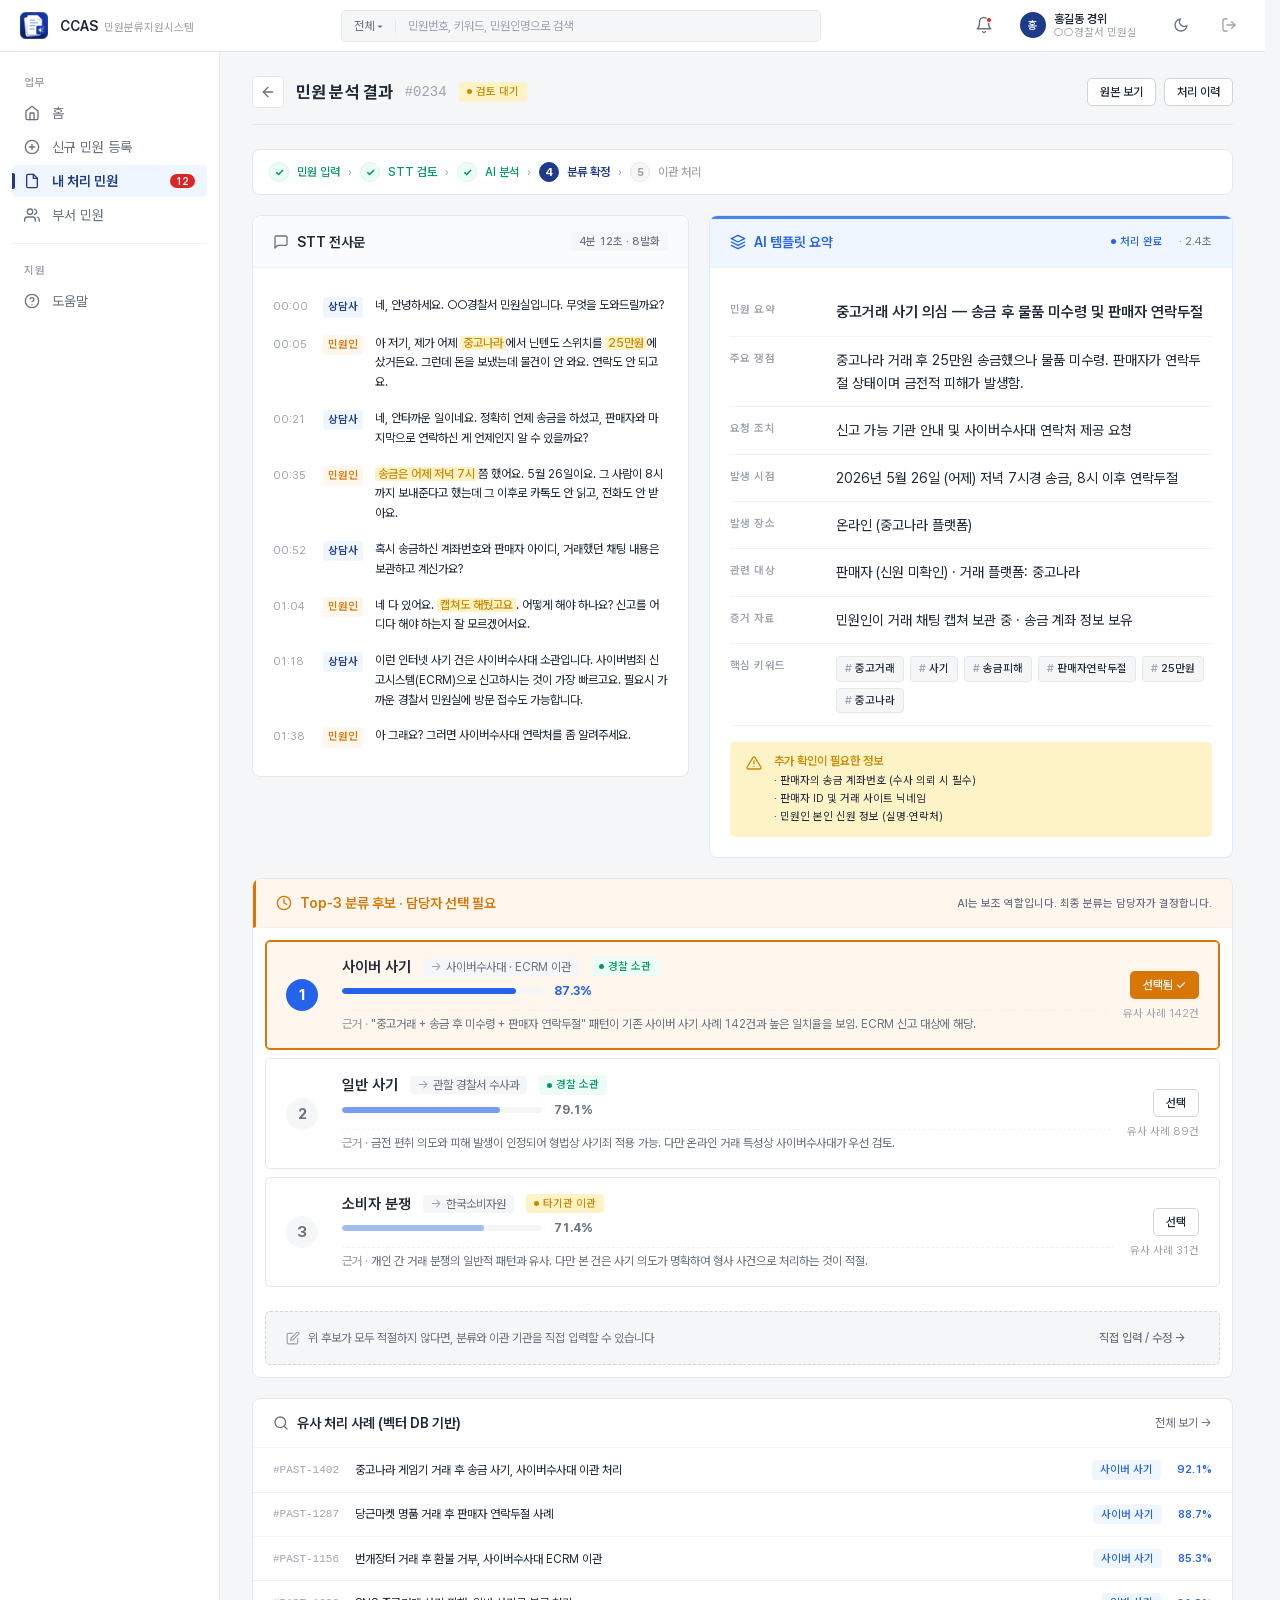
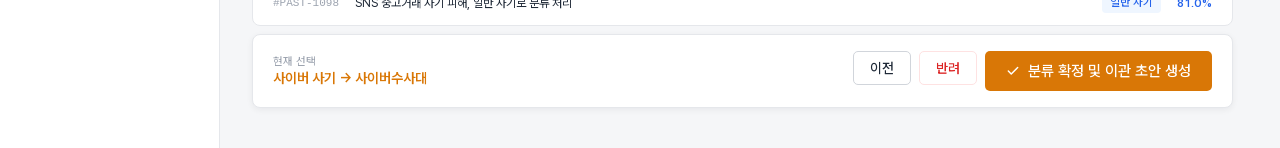
==== commit 6ec9d5c6: "feat: add mobile bottom navigation" ====
--- a/analysis.html
+++ b/analysis.html
@@ -533,6 +533,88 @@
     }
 
     .action-bar__buttons { display: flex; gap: var(--space-2); }
+
+    @media (max-width: 900px) {
+      .analysis-grid {
+        grid-template-columns: 1fr;
+      }
+
+      .source-card__body {
+        max-height: none;
+      }
+    }
+
+    @media (max-width: 640px) {
+      .source-card__header,
+      .ai-card__header,
+      .candidates-header,
+      .similar-cases-card__header {
+        align-items: flex-start;
+        flex-direction: column;
+        gap: var(--space-2);
+      }
+
+      .source-line {
+        display: grid;
+        grid-template-columns: 38px auto;
+        gap: var(--space-2);
+      }
+
+      .source-line__text {
+        grid-column: 1 / -1;
+      }
+
+      .ai-card__body,
+      .source-card__body {
+        padding: var(--space-4);
+      }
+
+      .summary-block {
+        grid-template-columns: 1fr;
+        gap: var(--space-1);
+      }
+
+      .candidate {
+        grid-template-columns: 32px 1fr;
+        gap: var(--space-3);
+        padding: var(--space-4);
+      }
+
+      .candidate__action {
+        grid-column: 1 / -1;
+        align-items: stretch;
+      }
+
+      .similarity-bar {
+        max-width: none;
+      }
+
+      .manual-option,
+      .action-bar {
+        align-items: stretch;
+        flex-direction: column;
+      }
+
+      .similar-case-row {
+        grid-template-columns: 1fr auto;
+        gap: var(--space-2);
+        padding: var(--space-3) var(--space-4);
+      }
+
+      .similar-case-row__summary {
+        grid-column: 1 / -1;
+        white-space: normal;
+      }
+
+      .action-bar {
+        bottom: var(--space-2);
+        gap: var(--space-4);
+      }
+
+      .action-bar__buttons {
+        justify-content: flex-end;
+      }
+    }
   </style>
 </head>
 <body>
@@ -594,6 +676,10 @@
           <span class="sidebar__icon"><svg width="16" height="16" viewBox="0 0 24 24" fill="none" stroke="currentColor" stroke-width="2" stroke-linecap="round" stroke-linejoin="round"><path d="M17 21v-2a4 4 0 0 0-4-4H5a4 4 0 0 0-4 4v2"/><circle cx="9" cy="7" r="4"/><path d="M23 21v-2a4 4 0 0 0-3-3.87"/><path d="M16 3.13a4 4 0 0 1 0 7.75"/></svg></span>
           부서 민원
         </a>
+        <a class="sidebar__item sidebar__item--user" aria-label="내 정보">
+          <span class="sidebar__avatar">홍</span>
+          내정보
+        </a>
       </nav>
       <div class="sidebar__divider"></div>
       <div class="sidebar__section-title">지원</div>
--- a/style.css
+++ b/style.css
@@ -435,6 +435,23 @@
   position: relative;
 }
 
+.sidebar__item--user {
+  display: none;
+}
+
+.sidebar__avatar {
+  width: 22px;
+  height: 22px;
+  border-radius: 50%;
+  background: var(--color-primary);
+  color: white;
+  font-size: var(--fs-xs);
+  font-weight: var(--fw-semibold);
+  display: flex;
+  align-items: center;
+  justify-content: center;
+}
+
 .sidebar__item:hover {
   background: var(--color-bg);
   color: var(--color-text-primary);
@@ -860,3 +877,242 @@
 .mb-2 { margin-bottom: var(--space-2); }
 .mb-4 { margin-bottom: var(--space-4); }
 .mb-6 { margin-bottom: var(--space-6); }
+
+/* ===========================================
+   Responsive Layout
+   =========================================== */
+@media (max-width: 900px) {
+  .app {
+    display: block;
+    min-height: 100vh;
+  }
+
+  .topbar {
+    position: sticky;
+    top: 0;
+    flex-wrap: wrap;
+    gap: var(--space-3);
+    padding: var(--space-3) var(--space-4);
+  }
+
+  .topbar__brand {
+    min-width: 0;
+  }
+
+  .topbar__search {
+    order: 3;
+    width: 100%;
+    max-width: none;
+    flex-basis: 100%;
+    margin: 0;
+  }
+
+  .topbar__right {
+    gap: var(--space-2);
+  }
+
+  .sidebar {
+    display: flex;
+    gap: var(--space-2);
+    padding: var(--space-2) var(--space-4);
+    border-right: none;
+    border-bottom: 1px solid var(--color-border);
+    overflow-x: auto;
+    overflow-y: hidden;
+    scrollbar-width: none;
+  }
+
+  .sidebar::-webkit-scrollbar {
+    display: none;
+  }
+
+  .sidebar__section-title,
+  .sidebar__divider {
+    display: none;
+  }
+
+  .sidebar__menu {
+    flex-direction: row;
+    gap: var(--space-2);
+    flex-shrink: 0;
+  }
+
+  .sidebar__item {
+    min-height: 36px;
+    white-space: nowrap;
+  }
+
+  .sidebar__item.is-active::before {
+    left: var(--space-3);
+    right: var(--space-3);
+    top: auto;
+    bottom: 0;
+    width: auto;
+    height: 2px;
+    border-radius: 2px 2px 0 0;
+  }
+
+  .main {
+    overflow: visible;
+    padding: var(--space-5) var(--space-4);
+  }
+
+  .main__header,
+  .page-header {
+    align-items: flex-start;
+    gap: var(--space-4);
+  }
+
+  .main__meta {
+    flex-wrap: wrap;
+    row-gap: var(--space-2);
+  }
+
+  .card {
+    overflow-x: auto;
+  }
+
+  .table {
+    min-width: 760px;
+  }
+
+  .stepper {
+    overflow-x: auto;
+    scrollbar-width: none;
+  }
+
+  .stepper::-webkit-scrollbar {
+    display: none;
+  }
+
+  .stepper__step,
+  .stepper__arrow {
+    flex-shrink: 0;
+  }
+}
+
+@media (max-width: 640px) {
+  :root {
+    --topbar-height: auto;
+  }
+
+  .topbar {
+    padding: var(--space-3);
+  }
+
+  .topbar__logo {
+    width: 26px;
+    height: 26px;
+  }
+
+  .topbar__subtitle,
+  .topbar__user,
+  .topbar__logout {
+    display: none;
+  }
+
+  .topbar__search {
+    height: 36px;
+  }
+
+  .topbar__search-scope {
+    display: none;
+  }
+
+  .main {
+    padding: var(--space-4) var(--space-3) calc(84px + env(safe-area-inset-bottom));
+  }
+
+  .sidebar {
+    position: fixed;
+    left: 0;
+    right: 0;
+    bottom: 0;
+    z-index: 20;
+    display: block;
+    padding: 6px 8px calc(6px + env(safe-area-inset-bottom));
+    background: var(--color-surface);
+    border-top: 1px solid var(--color-border);
+    border-bottom: none;
+    box-shadow: 0 -4px 16px rgba(15, 23, 42, 0.08);
+    overflow: visible;
+  }
+
+  .sidebar__menu {
+    display: none;
+  }
+
+  .sidebar__menu:first-of-type {
+    display: grid;
+    grid-template-columns: repeat(5, minmax(0, 1fr));
+    gap: 4px;
+  }
+
+  .sidebar__item,
+  .sidebar__item--user {
+    display: flex;
+    flex-direction: column;
+    justify-content: center;
+    gap: 4px;
+    min-height: 54px;
+    padding: 6px 4px;
+    font-size: 11px;
+    line-height: 1.2;
+    text-align: center;
+    white-space: normal;
+  }
+
+  .sidebar__item.is-active::before {
+    display: none;
+  }
+
+  .sidebar__item.is-active {
+    box-shadow: inset 0 -2px 0 var(--color-primary);
+  }
+
+  .sidebar__badge {
+    position: absolute;
+    top: 5px;
+    right: 10px;
+    margin-left: 0;
+  }
+
+  .sidebar__avatar {
+    width: 22px;
+    height: 22px;
+    font-size: 11px;
+  }
+
+  .main__header,
+  .page-header {
+    flex-direction: column;
+  }
+
+  .page-header__left {
+    width: 100%;
+    flex-wrap: wrap;
+  }
+
+  .page-header__actions {
+    width: 100%;
+    overflow-x: auto;
+    padding-bottom: 2px;
+  }
+
+  .main__greeting {
+    font-size: var(--fs-xl);
+  }
+
+  .card__header {
+    align-items: flex-start;
+    gap: var(--space-3);
+  }
+
+  .card__body {
+    padding: var(--space-4);
+  }
+
+  .btn {
+    min-width: 0;
+  }
+}
